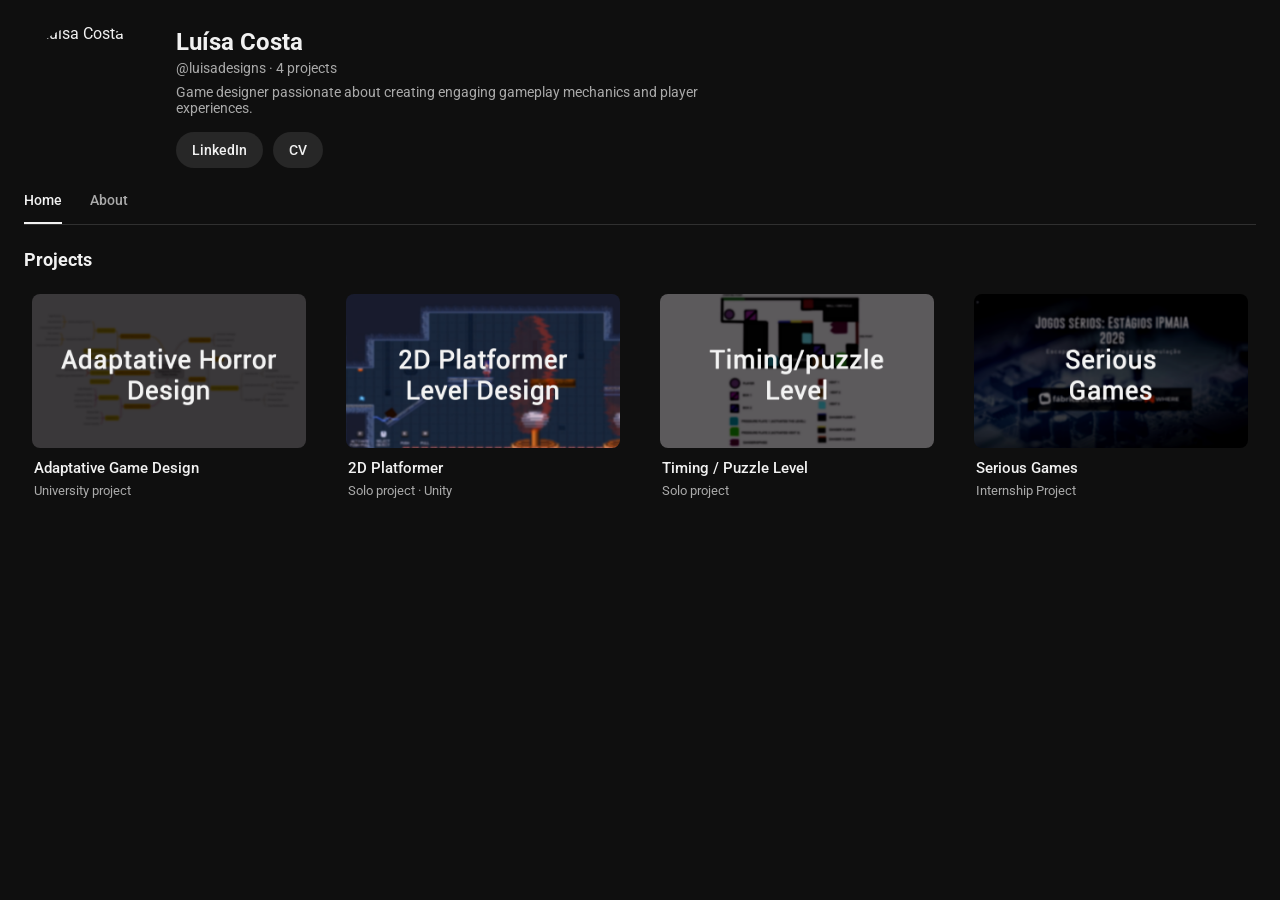
==== index.html @ 28b426c3 "Added more stuff to timing" ====
<!DOCTYPE html>
<html lang="en">
<head>
<meta charset="UTF-8">
<meta name="viewport" content="width=device-width, initial-scale=1.0">
<title>Luísa Costa - Game Designer</title>
<meta name="description" content="Portfolio of Luísa Costa, game designer.">
<link rel="preconnect" href="https://fonts.googleapis.com">
<link rel="preconnect" href="https://fonts.gstatic.com" crossorigin>
<!-- YouTube's real UI font is Roboto -->
<link href="https://fonts.googleapis.com/css2?family=Roboto:wght@400;500;700;900&display=swap" rel="stylesheet">
<link rel="stylesheet" href="styles.css">
</head>
<body>

<!--
  ============================================================
  PAGE WRAPPER
  This wrapper gets a "blurred" class added by script.js
  whenever a project popup is open, so the whole page blurs
  behind it. Everything visible on the page (banner, channel
  info, video grid) lives inside it.
  ============================================================
-->
<div id="page" class="page">

  <!-- ============ BANNER ============
       Swap the <img src=""> below to change this image. -->
  <div class="banner">
    <img src="https://luisadesigns.carrd.co/assets/images/image04.jpg?v=a2f84e48" alt="" class="banner-img">
  </div>

  <!-- ============ CHANNEL HEADER ============ -->
  <div class="channel-header">

    <img class="avatar" src="https://luisadesigns.carrd.co/assets/images/image01.jpg?v=a2f84e48" alt="Luísa Costa">

    <div class="channel-info">
      <h1 class="channel-name">Luísa Costa</h1>
      <!-- The number below is filled in automatically by script.js —
           it counts how many .card thumbnails are in the grid, so it
           always matches without you having to update it by hand. -->
      <p class="channel-meta">@luisadesigns&nbsp;&middot;&nbsp;<span class="project-count">3</span> projects</p>
      <p class="channel-bio">Game designer passionate about creating engaging gameplay mechanics and player experiences.</p>

      <!--
        These two buttons replace YouTube's "Customise channel" /
        "Manage videos" buttons. Just change the href="" values
        below to point wherever you like.
      -->
      <div class="channel-buttons">
        <a class="btn" href="https://www.linkedin.com/in/lu%C3%ADsa-costa-499a94166/" target="_blank" rel="noopener">LinkedIn</a>
        <a class="btn" href="cv.pdf" target="_blank" rel="noopener">CV</a>
      </div>
    </div>
  </div>

  <!-- ============ TABS ============
       Clicking a tab swaps which .tab-panel below is shown
       (see script.js). data-tab on each tab must match the id
       of the panel it should reveal (e.g. data-tab="about" -> #tab-about). -->
  <div class="tabs">
    <span class="tab tab-active" data-tab="home">Home</span>
    <span class="tab" data-tab="about">About</span>
  </div>
  <hr class="divider">

  <!-- ============================================================
       VIDEO-STYLE GRID
       Each .card below is one project "thumbnail". Clicking it
       opens the <template> with the matching id (see the
       "POPUP CONTENT TEMPLATES" section further down) inside
       the popup.
       ============================================================ -->

  <!--
    ==========================================================================
    HOW TO ADD A NEW PROJECT

    1. Copy everything between the "COPY FROM HERE" and "COPY TO HERE"
       markers below (the card AND its template together).
    2. Paste it inside the .grid <div> further down, right before its
       closing </div>.
    3. Delete the <!== and ==> marks around this whole block (just this
       one, not the copied part) so it stops being a comment.
    4. Give the pasted card and template matching ids, e.g. "modal-4",
       and update the text, image URLs, and badge label.

    ==== COPY FROM HERE ====

    <button class="card" data-modal="modal-4">
      <div class="thumb-wrap">
        <img class="thumb" src="PASTE-THUMBNAIL-IMAGE-URL-HERE.jpg" alt="Project name thumbnail">
        <span class="thumb-badge">LEVEL 04</span>
      </div>
      <div class="card-info">
        <p class="card-title">Project Name</p>
        <p class="card-meta">Solo project</p>
      </div>
    </button>

    <template id="modal-4">
      <h3 class="modal-title">Project Name</h3>
      <p class="modal-badge">Solo project</p>

      <img class="modal-media" src="PASTE-MAIN-IMAGE-URL-HERE.jpg" alt="Describe this image">

      <p class="modal-desc">Write the full project description here. This can be as long as you want, the popup scrolls.</p>

      (to add another image, copy this line as many times as you like)
      <img class="modal-media" src="PASTE-ANOTHER-IMAGE-URL-HERE.jpg" alt="Describe this image">

      (to add a video, copy this block)
      <video class="modal-media" controls>
        <source src="PASTE-VIDEO-URL-HERE.mp4" type="video/mp4">
        Your browser does not support the video tag.
      </video>

      (to embed a YouTube video, copy this block — get the ID from
      the video's normal watch link: youtube.com/watch?v=THIS_PART)
      <div class="modal-video-wrap">
        <iframe src="https://www.youtube.com/embed/YOUR_VIDEO_ID_HERE" title="YouTube video player" allow="accelerometer; autoplay; clipboard-write; encrypted-media; gyroscope; picture-in-picture; web-share" allowfullscreen></iframe>
      </div>

      (to add another paragraph, copy this line)
      <p class="modal-desc">Another paragraph goes here.</p>

      (to add a link — itch.io, GitHub, YouTube, etc — copy this line)
      <a class="modal-link" href="PASTE-URL-HERE" target="_blank" rel="noopener">Link text</a>
    </template>

    ==== COPY TO HERE ====
    ==========================================================================
  -->

  <!-- ============ HOME TAB PANEL ============ -->
  <div class="tab-panel active" id="tab-home">

  <h2 class="section-title">Projects</h2>


  <div class="grid">

    <!-- PROJECT 1 -->
    <button class="card" data-modal="modal-1">
      <div class="thumb-wrap">
        <img class="thumb" src="images/thumbnails/Adaptative.png" alt="Adaptative Game Design thumbnail">
        <span class="thumb-badge">LEVEL 01</span>
      </div>
      <div class="card-info">
        <p class="card-title">Adaptative Game Design</p>
        <p class="card-meta">University project</p>
      </div>
    </button>

    <!-- PROJECT 2 -->
    <button class="card" data-modal="modal-2">
      <div class="thumb-wrap">
        <img class="thumb" src="images/thumbnails/2d.png" alt="2D Platformer thumbnail">
        <span class="thumb-badge">LEVEL 02</span>
      </div>
      <div class="card-info">
        <p class="card-title">2D Platformer</p>
        <p class="card-meta">Solo project · Unity</p>
      </div>
    </button>

    <!-- PROJECT 3 -->
    <button class="card" data-modal="modal-3">
      <div class="thumb-wrap">
        <img class="thumb" src="images/thumbnails/timing.png" alt="Timing / Puzzle Level thumbnail">
        <span class="thumb-badge">LEVEL 03</span>
      </div>
      <div class="card-info">
        <p class="card-title">Timing / Puzzle Level</p>
        <p class="card-meta">Solo project</p>
      </div>
    </button>

     <!-- PROJECT 4 -->
    <button class="card" data-modal="modal-4">
      <div class="thumb-wrap">
        <img class="thumb" src="images/thumbnails/Serious.png" alt="Timing / Puzzle Level thumbnail">
        <span class="thumb-badge">LEVEL 04</span>
      </div>
      <div class="card-info">
        <p class="card-title">Serious Games</p>
        <p class="card-meta">Internship Project</p>
      </div>
    </button>


  </div>

  </div><!-- /#tab-home -->

  <!-- ============================================================
       ABOUT TAB PANEL
       Hidden until the "About" tab is clicked (see script.js).
       Edit the text below directly — it's plain HTML, not a template.
       ============================================================ -->
  <div class="tab-panel" id="tab-about">

    <h3 class="about-heading about-heading-first">Description</h3>
    <!-- Write about yourself here. Add more <p class="about-desc">
         paragraphs for more lines — each one becomes its own
         paragraph with spacing, matching the screenshot layout. -->
    <p class="about-desc">I’m a recent graduate in Digital Game Development with a focus on Game Design. I’m particularly interested in designing gameplay mechanics and creating engaging player experiences through systems, progression, and meaningful player interactions. During my studies and internship, I worked on serious games, prototyping, playtesting, and modular game design, gaining experience in designing and documenting game mechanics from concept to implementation.</p>
    <p class="about-desc">I originally became interested in game design through my passion for games and the way mechanics can shape how players experience a game. I enjoy experimenting with ideas, figuring out how different mechanics interact, and iterating on them through testing and feedback. I’m currently looking to gain more industry experience, build my portfolio, and continue developing my skills while contributing to interesting game projects.</p>

    <h3 class="about-heading">More info</h3>

    <!-- Email row: click "View email address" and it reveals the
         real address as a mailto link. Change data-email below. -->
    <div class="about-row">
      <svg class="icon" viewBox="0 0 512 512" aria-hidden="true"><path fill="currentColor" d="M48 64C21.5 64 0 85.5 0 112c0 15.1 7.1 29.3 19.2 38.4L236.8 313.6c11.4 8.5 27 8.5 38.4 0L492.8 150.4c12.1-9.1 19.2-23.3 19.2-38.4 0-26.5-21.5-48-48-48H48zM0 176v208c0 35.3 28.7 64 64 64h384c35.3 0 64-28.7 64-64V176L275.2 339.2c-11.4 8.5-27 8.5-38.4 0L0 176z"/></svg>
      <button class="btn about-reveal-btn" id="reveal-email-btn" data-email="luisacosta.gamedev@gmail.com">View email address</button>
    </div>

    <!-- Link row (LinkedIn, portfolio, itch.io, etc). Copy this
         whole .about-row block to add more link rows. -->
    <div class="about-row">
      <svg class="icon" viewBox="0 0 448 512" aria-hidden="true"><path fill="currentColor" d="M100.28 448H7.4V148.9h92.88zM53.79 108.1C24.09 108.1 0 83.5 0 53.8a53.79 53.79 0 0 1 107.58 0c0 29.7-24.1 54.3-53.79 54.3zM447.9 448h-92.68V302.4c0-34.7-.7-79.2-48.29-79.2-48.29 0-55.69 37.7-55.69 76.7V448h-92.78V148.9h89.08v40.8h1.3c12.4-23.5 42.69-48.3 87.88-48.3 94 0 111.28 61.9 111.28 142.3V448z"/></svg>
      <a href="https://www.linkedin.com/in/lu%C3%ADsa-costa-499a94166/" target="_blank" rel="noopener">linkedin.com/in/luisacosta</a>
    </div>

    <!-- Info row (role/tagline) -->
    <div class="about-row">
      <svg class="icon" viewBox="0 0 512 512" aria-hidden="true"><path fill="currentColor" d="M256 512A256 256 0 1 0 256 0a256 256 0 1 0 0 512zM216 336h24V272H216c-13.3 0-24-10.7-24-24s10.7-24 24-24h48c13.3 0 24 10.7 24 24v88h8c13.3 0 24 10.7 24 24s-10.7 24-24 24H216c-13.3 0-24-10.7-24-24s10.7-24 24-24zm40-208a32 32 0 1 1 0 64 32 32 0 1 1 0-64z"/></svg>
      <span>Game Designer, based in Porto, Portugal</span>
    </div>

    <!-- Project count row — updates automatically, same as the
         header (see .project-count in script.js) -->
    <div class="about-row">
      <svg class="icon" viewBox="0 0 512 512" aria-hidden="true"><path fill="currentColor" d="M470.29 96.13c-58.87-11.4-93.15-6.6-131.16 9.71-6.5 2.8-13.6 4.16-20.6 4.16h-125c-7 0-14.1-1.36-20.6-4.16-38-16.31-72.29-21.11-131.16-9.71C15.68 99 0 118.7 0 141.94v261.85c0 30.5 27.5 53.7 57.44 48.14 47.97-8.9 83.5-4.5 113.16 8.2 12.9 5.5 27.4 8.4 41.7 8.4h87.4c14.3 0 28.8-2.9 41.7-8.4 29.66-12.7 65.19-17.1 113.16-8.2 29.94 5.56 57.44-17.64 57.44-48.14V141.94c0-23.24-15.68-42.94-41.71-45.81zM192 320c-35.35 0-64-28.65-64-64s28.65-64 64-64 64 28.65 64 64-28.65 64-64 64zm192-16a24 24 0 1 1 0-48 24 24 0 0 1 0 48zm0-64a24 24 0 1 1 0-48 24 24 0 0 1 0 48z"/></svg>
      <span><span class="project-count">3</span> projects</span>
    </div>

  </div>

</div><!-- /#page -->


<!-- ============================================================
     POPUP CONTENT TEMPLATES
     One <template> per project, matching each card's data-modal
     id. Nothing inside a <template> is visible on the page —
     script.js clones it into the popup when its card is clicked.

     Feel free to add as much as you want inside each one:
       <img class="modal-media" src="..." alt="...">
       <video class="modal-media" controls><source src="..." type="video/mp4"></video>
       <p class="modal-desc">...</p>
       <a class="modal-link" href="..." target="_blank" rel="noopener">Link text</a>
     The popup scrolls internally, so there's no length limit.
     ============================================================ -->

<template id="modal-1">
  <h3 class="modal-title">Adaptative Game Design</h3>
  <p class="modal-badge">University project</p>

 

  <p class="modal-desc">A reactive horror mechanic that simulates a player's "nervous system" and uses it to drive environmental and perceptual responses in real time.</p>
  <a class="modal-link" href="EscapeRoom.html" target="_blank" rel="noopener">Build</a>

   <p class="modal-desc"><strong>The idea:</strong> instead of scripted jump scares, generate a continuously evolving synthetic fear signal (heart rate, skin response, breathing) and let any actor in the world react to it. Currently the biometric data is fully simulated within the engine — the long-term plan is to integrate real hardware sensors so the fear signal reflects the actual player's physiological state.</p>
   <img class="modal-media" src="images/adaptative/loop.png" alt="Adaptative Loop">
   <p class="modal-desc"><strong>Inspiration:</strong>  After multiple playthroughs of Alien: Isolation (one of my favourite games of all time), I found that while the Xenomorph AI holds up well, the environmental scares — doors, falling objects, ambient tension — became predictable once you knew where they were. This got me thinking about environmental fear as a continuous, systemic signal rather than fixed scripted triggers, and led me to build a subsystem where a single evolving "fear index" drives many independent reactive actors at once, so the same door or object can behave differently depending on the player's current tension state rather than firing the same way every time.</p>
   <p class="modal-desc"><strong>Core Features</strong></p>
      <li><strong>Global fear subsystem:</strong> one continuous "fear meter" that runs for the entire play session and doesn't reset when the player walks into a new room or level. If tension has been building, it carries over seamlessly instead of restarting fresh each time a new area loads. Whenever the fear level changes, everything in the world that cares about it gets notified automatically and instantly.</li>
      <li><strong>Calibration system:</strong> establishes a "resting baseline," so fear is measured relative to the player, not an absolute number.</li>
      <li><strong>5-state classification:</strong> Low → Slightly Below Normal → Normal → High Stress → Very High Stress</li>
    <p class="modal-desc"><strong>Level Design & Tuning</strong></p>
    <p class="modal-desc">To translate the raw fear index into a concrete, designer-tunable experience, I mapped it onto 5 discrete levels, each with its own environment and UI presentation.</p>
    <img class="modal-media" src="images/adaptative/AdaptativeBaseMechanics.png" alt="Adaptative Base Mechanics">
    <p class="modal-desc">It's worth noting this algorithm only drives environmental and UI elements (lighting, ambience, screen effects) — it does not affect narrative or story progression. Narrative pacing remains fully author-controlled; the algorithm only modulates how tense the world feels moment to moment.</p>
    <img class="modal-media" src="images/adaptative/AdaptativeElements.png" alt="Adaptative Base Mechanics">
    <p class="modal-desc">For rapid iteration and testing, I also built a simple debug control scheme: number keys (1–5) jump directly to a level, F toggles the algorithm on/off, and E/Q force it up or down one level at a time — letting me validate transitions and pacing without waiting for the simulated signal to drift there naturally.</strong></p>
    <p class="modal-desc"><strong>Why it's interesting:</strong> One global signal drives completely different systems - environmental and perceptual — while none of them know about each other. Fully designer-tunable via Blueprint, so game designers can adjust the "feel" without touching code.</p>
    <p class="modal-desc"><strong>Roadmap:</strong> Persistent calibration data across sessions and real hardware sensor integration (heart rate monitors, EDA sensors) to replace the simulated signal with live biometric data </p>
    <!--
    Placeholders — copy any of these lines/blocks into this
    template (above this comment) to add more content:

    <img class="modal-media" src="PASTE-IMAGE-URL-HERE.jpg" alt="Describe this image">

    <video class="modal-media" controls>
      <source src="PASTE-VIDEO-URL-HERE.mp4" type="video/mp4">
      Your browser does not support the video tag.
    </video>

    <div class="modal-video-wrap">
      <iframe src="https://www.youtube.com/embed/YOUR_VIDEO_ID_HERE" title="YouTube video player" allow="accelerometer; autoplay; clipboard-write; encrypted-media; gyroscope; picture-in-picture; web-share" allowfullscreen></iframe>
    </div>

    <p class="modal-desc">Another paragraph goes here.</p>

    <a class="modal-link" href="PASTE-URL-HERE" target="_blank" rel="noopener">Link text</a>
  -->
</template>

<template id="modal-2">
  <h3 class="modal-title">2D Platformer</h3>
  <p class="modal-badge">Solo project · Unity</p>

  <div class="modal-video-wrap">
    <iframe
      src="https://www.youtube.com/embed/BSilxgUsi7s?si=wD0yZK3-qMYJx1Vh"
      title="YouTube video player"
      allow="accelerometer; autoplay; clipboard-write; encrypted-media; gyroscope; picture-in-picture; web-share"
      allowfullscreen>
    </iframe>
  </div>

  <p class="modal-desc">The level is divided into three sequential sections. Base movement mechanics (jump and air dash) are introduced in isolation, followed by magnetic push/pull interactions and timed hazards. Each section reuses previously introduced mechanics while increasing spatial complexity, timing constraints, and interaction density.</p>

  <p class="modal-desc">The design process focused on mechanic clarity, repetition with variation, and gradual escalation, allowing players to learn through layout structure rather than explicit instruction. Visual assets used are free assets sourced from the Unity Asset Store and other free asset libraries.</p>

  <img class="modal-media" src="https://luisadesigns.carrd.co/assets/images/image06.jpg?v=a2f84e48" alt="Platformer layout part 1">
  <img class="modal-media" src="https://luisadesigns.carrd.co/assets/images/image07.jpg?v=a2f84e48" alt="Platformer layout part 2">
  <img class="modal-media" src="https://luisadesigns.carrd.co/assets/images/image08.jpg?v=a2f84e48" alt="Platformer layout part 3">
  <img class="modal-media" src="https://luisadesigns.carrd.co/assets/images/image05.jpg?v=a2f84e48" alt="Platformer layout part 4">

  <!--
    YOUTUBE VIDEO — how to fill this in:
    1. On the YouTube video's page, click Share -> Embed, and copy the
       video ID out of the URL it gives you (or just take the ID from
       a normal watch link: https://www.youtube.com/watch?v=THIS_PART).
    2. Replace YOUR_VIDEO_ID_HERE below with that ID.
    That's it — the box below already has the right size/shape, it
    just needs a real ID to actually show a video.
  -->
  
  <!--
    Placeholders — copy any of these lines/blocks into this
    template (above this comment) to add more content:

    <img class="modal-media" src="PASTE-IMAGE-URL-HERE.jpg" alt="Describe this image">

    <video class="modal-media" controls>
      <source src="PASTE-VIDEO-URL-HERE.mp4" type="video/mp4">
      Your browser does not support the video tag.
    </video>

    <div class="modal-video-wrap">
      <iframe src="https://www.youtube.com/embed/YOUR_VIDEO_ID_HERE" title="YouTube video player" allow="accelerometer; autoplay; clipboard-write; encrypted-media; gyroscope; picture-in-picture; web-share" allowfullscreen></iframe>
    </div>

    <p class="modal-desc">Another paragraph goes here.</p>

    <a class="modal-link" href="PASTE-URL-HERE" target="_blank" rel="noopener">Link text</a>
  -->
</template>

<template id="modal-3">
  <h3 class="modal-title">Timing / Puzzle Level</h3>
  <p class="modal-badge">Solo project</p>

 

  <p class="modal-desc">This consists of two simple levels. The player can jump, push buttons and boxes to trigger specific mechanics in the level. To get through the levels, the player will have to study and master the timings.</p>

  <img class="modal-media" src="images/timing" alt="Adaptative Loop">
  <img class="modal-media" src="images/adaptative/loop.png" alt="Adaptative Loop">

  <p class="modal-desc">The designing process of these levels started with showing the mechanics in the first level and then making it more complicated for the second level, while adding something more to keep the play dynamic.</p>

  <!--
    Placeholders — copy any of these lines/blocks into this
    template (above this comment) to add more content:

    <img class="modal-media" src="PASTE-IMAGE-URL-HERE.jpg" alt="Describe this image">

    <video class="modal-media" controls>
      <source src="PASTE-VIDEO-URL-HERE.mp4" type="video/mp4">
      Your browser does not support the video tag.
    </video>

    <div class="modal-video-wrap">
      <iframe src="https://www.youtube.com/embed/YOUR_VIDEO_ID_HERE" title="YouTube video player" allow="accelerometer; autoplay; clipboard-write; encrypted-media; gyroscope; picture-in-picture; web-share" allowfullscreen></iframe>
    </div>

    <p class="modal-desc">Another paragraph goes here.</p>

    <a class="modal-link" href="PASTE-URL-HERE" target="_blank" rel="noopener">Link text</a>
  -->
</template>

  <template id="modal-4">
  <h3 class="modal-title">Serious Games</h3>
  <p class="modal-badge">Intership Project</p>

  <a class="modal-link" href="EscapeRoom.html" target="_blank" rel="noopener">Escape Room</a>
  <a class="modal-link" href="RPG.html" target="_blank" rel="noopener">RPG</a>
  <a class="modal-link" href="SIM.html" target="_blank" rel="noopener">Simulation</a>

  <p class="modal-desc">This consists of two simple levels. The player can jump, push buttons and boxes to trigger specific mechanics in the level. To get through the levels, the player will have to study and master the timings.</p>

  <p class="modal-desc">The designing process of these levels started with showing the mechanics in the first level and then making it more complicated for the second level, while adding something more to keep the play dynamic.</p>

  <!--
    Placeholders — copy any of these lines/blocks into this
    template (above this comment) to add more content:

    <img class="modal-media" src="PASTE-IMAGE-URL-HERE.jpg" alt="Describe this image">

    <video class="modal-media" controls>
      <source src="PASTE-VIDEO-URL-HERE.mp4" type="video/mp4">
      Your browser does not support the video tag.
    </video>

    <div class="modal-video-wrap">
      <iframe src="https://www.youtube.com/embed/YOUR_VIDEO_ID_HERE" title="YouTube video player" allow="accelerometer; autoplay; clipboard-write; encrypted-media; gyroscope; picture-in-picture; web-share" allowfullscreen></iframe>
    </div>

    <p class="modal-desc">Another paragraph goes here.</p>

    <a class="modal-link" href="PASTE-URL-HERE" target="_blank" rel="noopener">Link text</a>
  -->
</template>



<!-- ============================================================
     PROJECT POPUP (shell)
     Hidden by default. script.js empties #modal-scroll, clones
     the matching <template> into it, and shows this overlay.
     ============================================================ -->
<div class="modal-overlay" id="modal-overlay">
  <div class="modal" role="dialog" aria-modal="true">
    <button class="modal-close" id="modal-close" aria-label="Close">&times;</button>
    <div class="modal-scroll" id="modal-scroll">
      <!-- Cloned <template> content gets inserted here by script.js -->
    </div>
  </div>
</div>

<script src="script.js"></script>
</body>
</html>
---- styles.css ----
/* ==========================================================
   COLOR TOKENS
   Change these to re-theme the whole page. Values below match
   YouTube's real dark mode: near-black background, dark grey
   surfaces (cards/buttons), off-white text, mid-grey secondary
   text.
   ========================================================== */
:root{
  --bg: #0f0f0f;          /* page background */
  --surface: #272727;      /* buttons, badges */
  --surface-hover: #3f3f3f;/* button/badge hover */
  --card-hover: #1a1a1a;   /* card hover background */
  --text: #f1f1f1;         /* primary text */
  --text-dim: #aaaaaa;     /* secondary/meta text */
  --divider: #303030;      /* thin separator lines */
  --max-w: 1280px;         /* content max width, like YouTube's layout */
}

*{ box-sizing: border-box; margin:0; padding:0; }

body{
  background: var(--bg);
  color: var(--text);
  font-family: "Roboto", Arial, sans-serif;
}

img{ max-width:100%; display:block; }
a{ color: inherit; text-decoration:none; }
button{ font-family: inherit; cursor: pointer; }

/* ==========================================================
   PAGE WRAPPER
   This is what gets blurred when the modal opens (see .blurred
   below and script.js).
   ========================================================== */
.page{
  max-width: var(--max-w);
  margin: 0 auto;
  padding: 0 24px 60px;
  transition: filter .25s ease;
}
.page.blurred{
  filter: blur(6px);
  pointer-events: none; /* can't click through the blurred page while modal is open */
}

/* ==========================================================
   BANNER
   Change the <img src> in index.html to swap this image.
   Aspect ratio here mimics YouTube's ~6.2:1 channel banner.
   ========================================================== */
.banner{
  display: none;
  width: 100%;
  aspect-ratio: 6.2 / 1;
  min-height: 120px;
  max-height: 260px;
  overflow: hidden;
  border-radius: 0 0 12px 12px;
  margin-top: 16px;
}
.banner-img{
  width: 100%;
  height: 100%;
  object-fit: cover;
  filter: saturate(0.9) brightness(0.85); /* keeps the banner from competing with white text below */
}

/* ==========================================================
   CHANNEL HEADER
   ========================================================== */
.channel-header{
  display: flex;
  align-items: flex-start;
  gap: 24px;
  padding: 24px 0 20px;
}
.avatar{
  width: 128px;
  height: 128px;
  border-radius: 50%;
  object-fit: cover;
  flex-shrink: 0;
}
.channel-info{ padding-top: 4px; }
.channel-name{
  font-size: 24px;
  font-weight: 700;
}
.channel-meta{
  color: var(--text-dim);
  font-size: 14px;
  margin-top: 4px;
}
.channel-bio{
  color: var(--text-dim);
  font-size: 14px;
  margin-top: 8px;
  max-width: 560px;
}
.channel-buttons{
  display: flex;
  gap: 10px;
  margin-top: 16px;
}
.btn{
  background: var(--surface);
  color: var(--text);
  font-size: 14px;
  font-weight: 500;
  padding: 10px 16px;
  border-radius: 18px;
  transition: background .15s ease;
}
.btn:hover{ background: var(--surface-hover); }

/* ==========================================================
   TABS (Home / About)
   Clicking a tab shows its matching .tab-panel and hides the
   other one — see script.js. Add more <span class="tab"> in
   index.html if you want extra tabs; give the active one class
   "tab-active" and add a matching .tab-panel with that id.
   ========================================================== */
.tabs{
  display: flex;
  gap: 28px;
  padding-top: 4px;
}
.tab{
  font-size: 14px;
  font-weight: 500;
  color: var(--text-dim);
  padding-bottom: 14px;
  cursor: pointer;
  transition: color .15s ease;
}
.tab:hover{ color: var(--text); }
.tab-active{
  color: var(--text);
  border-bottom: 2px solid var(--text);
}
.divider{
  border: none;
  border-top: 1px solid var(--divider);
  margin-bottom: 24px;
}

/* Only the panel with class "active" is shown; script.js toggles
   this class on #tab-home / #tab-about when a tab is clicked. */
.tab-panel{ display: none; }
.tab-panel.active{ display: block; }

/* ==========================================================
   ABOUT TAB CONTENT
   ========================================================== */
.about-heading{
  font-size: 16px;
  font-weight: 700;
  margin: 28px 0 14px;
}
.about-heading-first{ margin-top: 0; }
.about-desc{
  font-size: 14px;
  text-align: justify;
  line-height: 1.7;
  color: var(--text-dim);
  max-width: 640px;
  margin-bottom: 14px;
}
.about-row{
  display: flex;
  align-items: center;
  gap: 16px;
  margin-bottom: 18px;
  font-size: 14px;
}
.about-row .icon{
  width: 20px;
  height: 20px;
  color: var(--text-dim);
  flex-shrink: 0;
}
.about-row a{
  color: var(--text);
}
.about-row a:hover{ text-decoration: underline; }
.about-reveal-btn{ font-size: 14px; } /* reuses .btn's pill styling */
.about-email-link{ color: var(--text); }

/* ==========================================================
   VIDEO-STYLE GRID
   ========================================================== */
.section-title{
  font-size: 18px;
  font-weight: 700;
  margin-bottom: 16px;
}
.grid{
  display: grid;
  grid-template-columns: repeat(auto-fill, minmax(260px, 1fr));
  gap: 24px;
}

/* Each project "video" card. It's a <button> so it's keyboard
   and screen-reader accessible as an interactive element.
   NOTE: buttons don't inherit text color from the page by
   default (browsers force their own), so "color" is set
   explicitly here — without it the title renders black. */
.card{
  background: none;
  border: none;
  text-align: left;
  padding: 8px;
  border-radius: 8px;
  color: var(--text);
  transition: background .15s ease;
}
.card:hover{ background: var(--card-hover); }

.thumb-wrap{
  position: relative;
  width: 100%;
  aspect-ratio: 16 / 9;
  border-radius: 8px;
  overflow: hidden;
  background: #000;
}
.thumb{
  width: 100%;
  height: 100%;
  object-fit: cover;
}
/* Bottom-right badge, styled like YouTube's video-duration pill.
   Text comes from the "LEVEL 0X" spans in index.html — swap or
   remove those if you'd rather not number the projects. */
.thumb-badge{
display: none;
  position: absolute;
  right: 6px;
  bottom: 6px;
  background: rgba(0,0,0,0.8);
  color: #fff;
  font-size: 12px;
  font-weight: 500;
  padding: 2px 6px;
  border-radius: 4px;
  letter-spacing: 0.02em;
}

.card-info{ padding: 10px 2px 0; }
.card-title{
  font-size: 15px;
  font-weight: 500;
  line-height: 1.4;
}
.card-meta{
  font-size: 13px;
  color: var(--text-dim);
  margin-top: 4px;
}

/* ==========================================================
   MODAL / POPUP
   Hidden by default. script.js toggles the "open" class on
   #modal-overlay to show/hide it, and toggles "blurred" on
   #page to blur everything behind it.
   ========================================================== */
.modal-overlay{
  display: none;               /* shown via .open below */
  position: fixed;
  inset: 0;
  background: rgba(0,0,0,0.65); /* dark scrim behind the modal card */
  align-items: center;
  justify-content: center;
  padding: 20px;
  z-index: 100;
}
.modal-overlay.open{
  display: flex;
}

/* .modal is the fixed-size frame. It does NOT scroll itself —
   only .modal-scroll (inside it) does. That's what keeps the
   close button fixed in place even when a project has a lot
   of content to scroll through.
   Change max-width / max-height here to resize the popup. */
.modal{
  background: #212121;
  color: var(--text);
  width: 100%;
  max-width: 900px;   /* wider than before (was 640px) */
  height: 88vh;       /* taller than before (was capped at 90vh with auto height) */
  max-height: 900px;
  border-radius: 12px;
  position: relative;
  overflow: hidden;
  animation: modal-in .18s ease;
}
@keyframes modal-in{
  from{ opacity: 0; transform: translateY(12px) scale(.98); }
  to{ opacity: 1; transform: translateY(0) scale(1); }
}

/* The actual scrolling area for a project's content (image,
   text, extra media, links — everything from its <template>). */
.modal-scroll{
  height: 100%;
  overflow-y: auto;
  scroll-behavior: smooth;      /* the "slide down" smooth-scroll feel */
  padding: 0 28px 32px;
  scrollbar-width: thin;                       /* Firefox */
  scrollbar-color: #4d4d4d transparent;         /* Firefox */
}
/* Chrome / Safari / Edge scrollbar styling */
.modal-scroll::-webkit-scrollbar{ width: 8px; }
.modal-scroll::-webkit-scrollbar-track{ background: transparent; }
.modal-scroll::-webkit-scrollbar-thumb{ background: #4d4d4d; border-radius: 4px; }
.modal-scroll::-webkit-scrollbar-thumb:hover{ background: #6a6a6a; }

.modal-close{
  position: absolute;   /* stays fixed over the modal, doesn't scroll with content */
  top: 12px;
  right: 12px;
  width: 38px;
  height: 38px;
  border-radius: 50%;
  background: rgba(0,0,0,0.55);
  color: #fff;
  font-size: 22px;
  line-height: 1;
  border: none;
  display: flex;
  align-items: center;
  justify-content: center;
  z-index: 5;
  transition: background .15s ease;
}
.modal-close:hover{ background: rgba(0,0,0,0.8); }

/* ---- Content classes used inside each project's <template> ----
   These are what you tag your own content with when adding more
   images / videos / text / links (see the placeholder comments
   in index.html). */

.modal-title{
  font-size: 21px;
  font-weight: 700;
  padding-top: 24px;   /* clears the close button up top */
}
.modal-badge{
  font-size: 13px;
  color: var(--text-dim);
  margin-top: 6px;
  margin-bottom: 18px;
}
.modal-media{
  height: auto;
  max-width: 100%;
  border-radius: 8px;
  display: block;
  margin: 0 0 18px;
  background: #000; /* shows while an image/video is loading */
}

img.modal-media{
  background: transparent;
}
video.modal-media{
  background: #000;
}
/* Wrapper for embedded YouTube videos (or any <iframe> embed).
   Keeps a 16:9 shape at any width so the video scales cleanly
   with the popup instead of being a fixed pixel size. */
.modal-video-wrap{
  position: relative;
  width: 100%;
  aspect-ratio: 16 / 9;
  border-radius: 8px;
  overflow: hidden;
  margin: 0 0 18px;
  background: #000;
}
.modal-video-wrap iframe{
  position: absolute;
  inset: 0;
  width: 100%;
  height: 100%;
  border: 0;
}
.modal-desc{
  font-size: 14px;
  text-align: justify;
  line-height: 1.75;
  color: var(--text-dim);
  margin-bottom: 16px;
  white-space: pre-line;
}

/* Bullet points: use a <ul class="modal-list"><li>...</li></ul>
   instead of (or alongside) a <p class="modal-desc">. Works the
   same way in the About tab. */
.modal-list{
  color: var(--text-dim);
  font-size: 14px;
  line-height: 1.75;
  margin: 0 0 16px;
  padding-left: 20px;
}
.modal-list li{ margin-bottom: 6px; }
.modal-list strong{
  color: var(--text);
  font-weight: 700;
}
 
/* Safety net: makes any <li> inside a popup or the About tab match
   the normal paragraph text, even if you forget to add the
   "modal-list" class to its <ul>. */
.modal-scroll li,
.tab-panel li{
  color: var(--text-dim);
  font-size: 14px;
  line-height: 1.75;
}
.modal-link{
  display: inline-block;
  background: var(--surface);
  color: var(--text);
  font-size: 14px;
  font-weight: 500;
  padding: 10px 18px;
  border-radius: 18px;
  margin: 4px 8px 4px 0;
  transition: background .15s ease;
}
.modal-link:hover{ background: var(--surface-hover); }

/* ==========================================================
   RESPONSIVE
   ========================================================== */
@media (max-width: 640px){
  .channel-header{ flex-direction: column; align-items: center; text-align: center; }
  .channel-info{ display:flex; flex-direction:column; align-items:center; }
  .avatar{ width: 96px; height: 96px; }
  .grid{ grid-template-columns: 1fr; }
  .modal{ height: 92vh; }
}
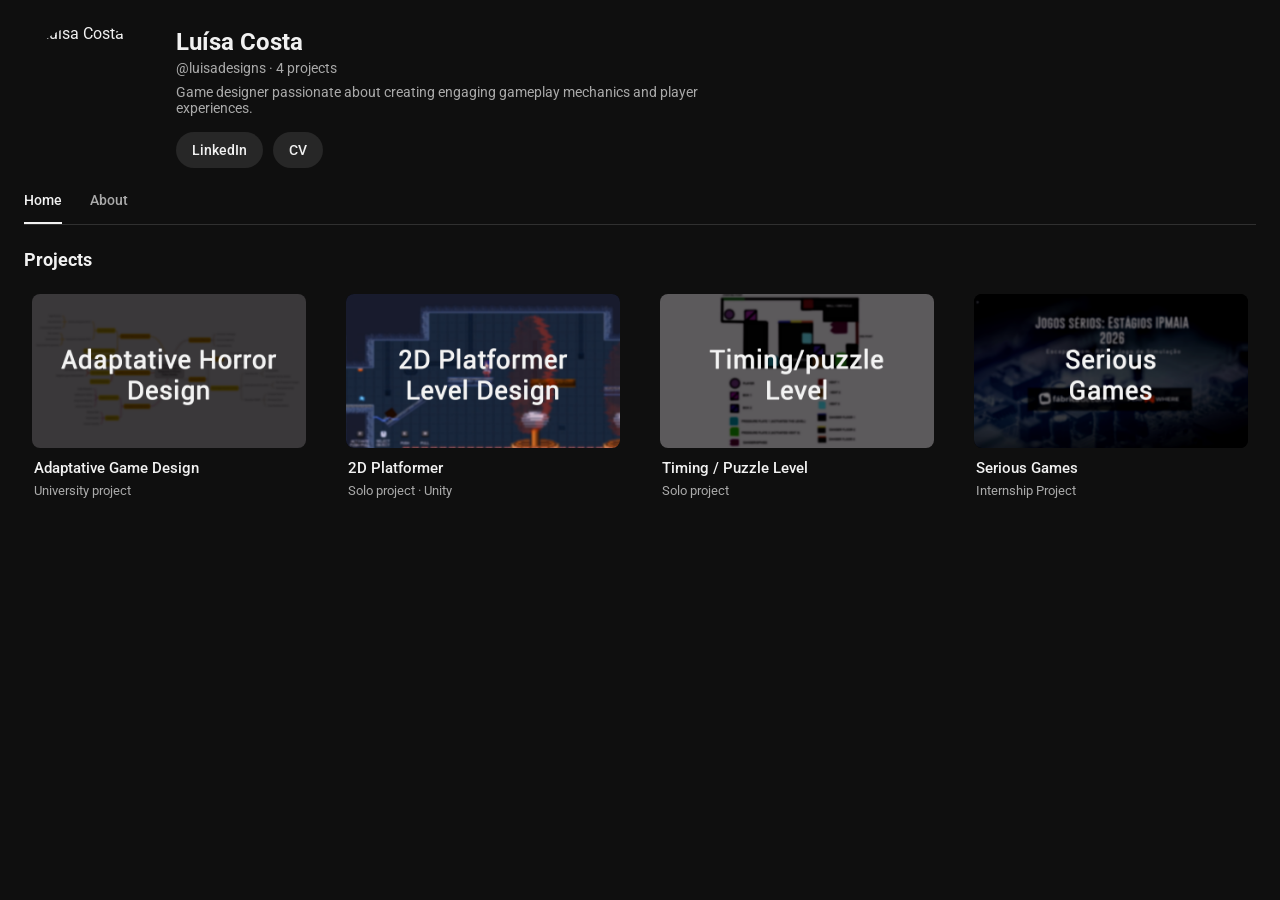
==== commit b818492c: "Deleted Portuguese Games" ====
--- a/index.html
+++ b/index.html
@@ -305,7 +305,7 @@
   <h3 class="modal-title">2D Platformer</h3>
   <p class="modal-badge">Solo project · Unity</p>
 
-  <div class="modal-video-wrap">
+   <div class="modal-video-wrap">
     <iframe
       src="https://www.youtube.com/embed/BSilxgUsi7s?si=wD0yZK3-qMYJx1Vh"
       title="YouTube video player"
@@ -313,7 +313,6 @@
       allowfullscreen>
     </iframe>
   </div>
-
   <p class="modal-desc">The level is divided into three sequential sections. Base movement mechanics (jump and air dash) are introduced in isolation, followed by magnetic push/pull interactions and timed hazards. Each section reuses previously introduced mechanics while increasing spatial complexity, timing constraints, and interaction density.</p>
 
   <p class="modal-desc">The design process focused on mechanic clarity, repetition with variation, and gradual escalation, allowing players to learn through layout structure rather than explicit instruction. Visual assets used are free assets sourced from the Unity Asset Store and other free asset libraries.</p>
@@ -332,7 +331,8 @@
     That's it — the box below already has the right size/shape, it
     just needs a real ID to actually show a video.
   -->
-  
+ 
+
   <!--
     Placeholders — copy any of these lines/blocks into this
     template (above this comment) to add more content:
@@ -361,11 +361,35 @@
  
 
   <p class="modal-desc">This consists of two simple levels. The player can jump, push buttons and boxes to trigger specific mechanics in the level. To get through the levels, the player will have to study and master the timings.</p>
-
-  <img class="modal-media" src="images/timing" alt="Adaptative Loop">
-  <img class="modal-media" src="images/adaptative/loop.png" alt="Adaptative Loop">
+<p class="modal-desc"><strong>Level 1</strong></p>
+  <img class="modal-media" src="images/timing/1stlevelgif.gif" alt="Platformer layout part 1">
+  <p class="modal-desc"><strong>Level 2</strong></p>
+  <img class="modal-media" src="images/timing/2ndlevelgif.gif" alt="Platformer layout part 1">
 
   <p class="modal-desc">The designing process of these levels started with showing the mechanics in the first level and then making it more complicated for the second level, while adding something more to keep the play dynamic.</p>
+
+  <p class="modal-desc"><strong>Level 1</strong></p>
+  <img class="modal-media" src="images/timing/level1.png" alt="Platformer layout part 1">
+  <p class="modal-desc"><strong>Level 2</strong></p>
+  <img class="modal-media" src="images/timing/level2.png" alt="Platformer layout part 1">
+
+  <p class="modal-desc"><strong>Timings and Mechanics:</strong></p>
+ 
+      <li>The player walks 1 block per second.</li>
+      <li>The player jumps 1 block up and 2 to the side.</li>
+      <li>The player falls 1 block per 0.5 seconds.</li>
+      <li>The player jumps 1 block in 0.5 seconds.</li>
+      <li>The player slides down 0.5 block per second when sliding on the wall.</li>
+      <li>If it falls more than 2 blocks, the player takes fall damage and loses.</li>
+      <li>Time between fan operation: 4 seconds</li>
+      <li>Fan operation time: 3 seconds</li>
+      <li>The fan pushes the player 1 block.</li>
+      <li>The box takes 1 second to fall</li>
+      <li>The button activates automatically</li>
+      <li>Time between fan 2 operation: 2 seconds</li>
+      <li>Fan 2 operation time: 2 seconds
+      <img class="modal-media" src="images/timing/timingtable.png" alt="Platformer layout part 1">
+
 
   <!--
     Placeholders — copy any of these lines/blocks into this
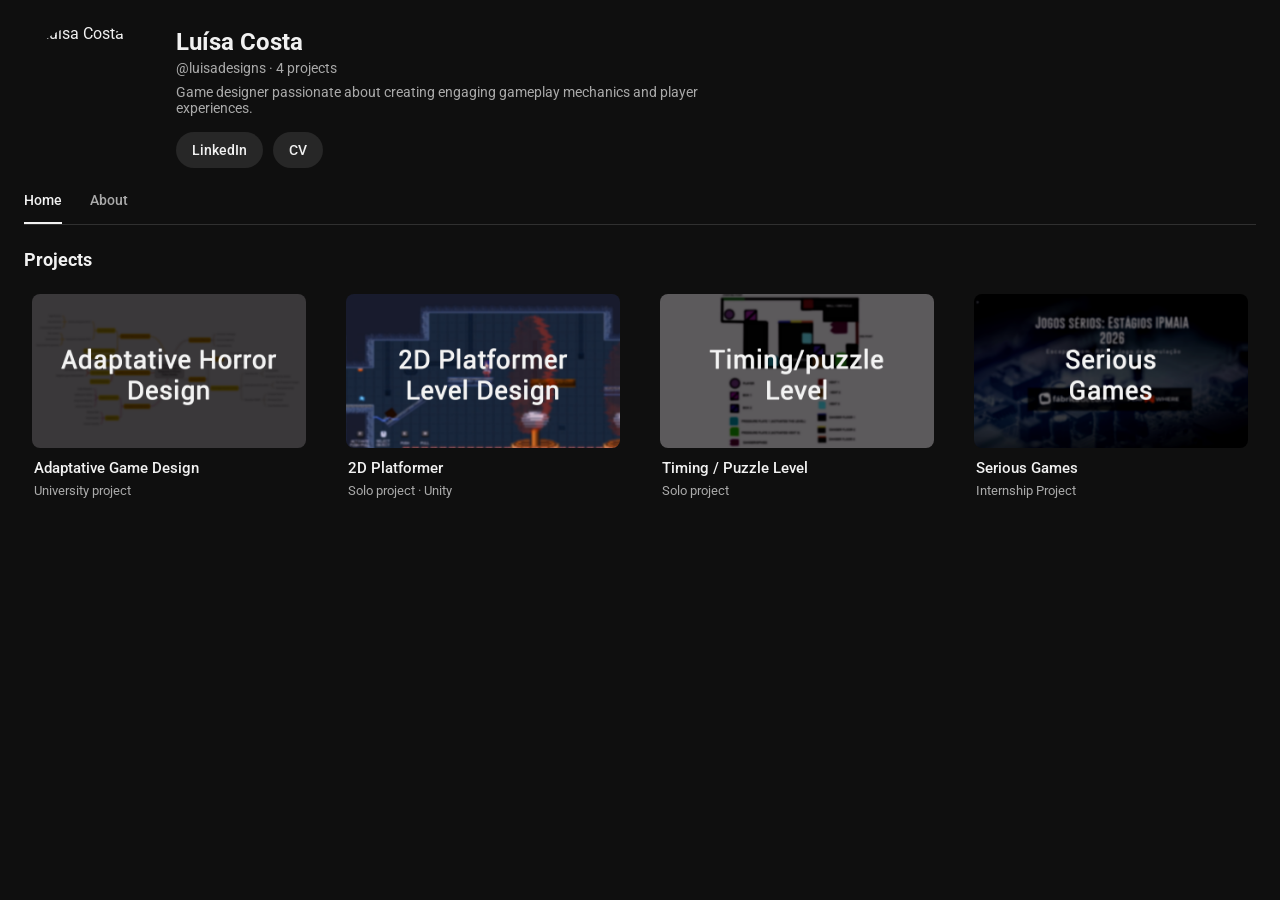
==== commit 7e0e2dcd: "Merge branch 'main' of https://github.com/luisadesigns/portfolio" ====
--- a/index.html
+++ b/index.html
@@ -305,14 +305,7 @@
   <h3 class="modal-title">2D Platformer</h3>
   <p class="modal-badge">Solo project · Unity</p>
 
-   <div class="modal-video-wrap">
-    <iframe
-      src="https://www.youtube.com/embed/BSilxgUsi7s?si=wD0yZK3-qMYJx1Vh"
-      title="YouTube video player"
-      allow="accelerometer; autoplay; clipboard-write; encrypted-media; gyroscope; picture-in-picture; web-share"
-      allowfullscreen>
-    </iframe>
-  </div>
+  
   <p class="modal-desc">The level is divided into three sequential sections. Base movement mechanics (jump and air dash) are introduced in isolation, followed by magnetic push/pull interactions and timed hazards. Each section reuses previously introduced mechanics while increasing spatial complexity, timing constraints, and interaction density.</p>
 
   <p class="modal-desc">The design process focused on mechanic clarity, repetition with variation, and gradual escalation, allowing players to learn through layout structure rather than explicit instruction. Visual assets used are free assets sourced from the Unity Asset Store and other free asset libraries.</p>
@@ -331,7 +324,14 @@
     That's it — the box below already has the right size/shape, it
     just needs a real ID to actually show a video.
   -->
- 
+  <div class="modal-video-wrap">
+    <iframe
+      src="https://www.youtube.com/watch?v=BSilxgUsi7s"
+      title="YouTube video player"
+      allow="accelerometer; autoplay; clipboard-write; encrypted-media; gyroscope; picture-in-picture; web-share"
+      allowfullscreen>
+    </iframe>
+  </div>
 
   <!--
     Placeholders — copy any of these lines/blocks into this
@@ -361,10 +361,6 @@
  
 
   <p class="modal-desc">This consists of two simple levels. The player can jump, push buttons and boxes to trigger specific mechanics in the level. To get through the levels, the player will have to study and master the timings.</p>
-<p class="modal-desc"><strong>Level 1</strong></p>
-  <img class="modal-media" src="images/timing/1stlevelgif.gif" alt="Platformer layout part 1">
-  <p class="modal-desc"><strong>Level 2</strong></p>
-  <img class="modal-media" src="images/timing/2ndlevelgif.gif" alt="Platformer layout part 1">
 
   <p class="modal-desc">The designing process of these levels started with showing the mechanics in the first level and then making it more complicated for the second level, while adding something more to keep the play dynamic.</p>
 
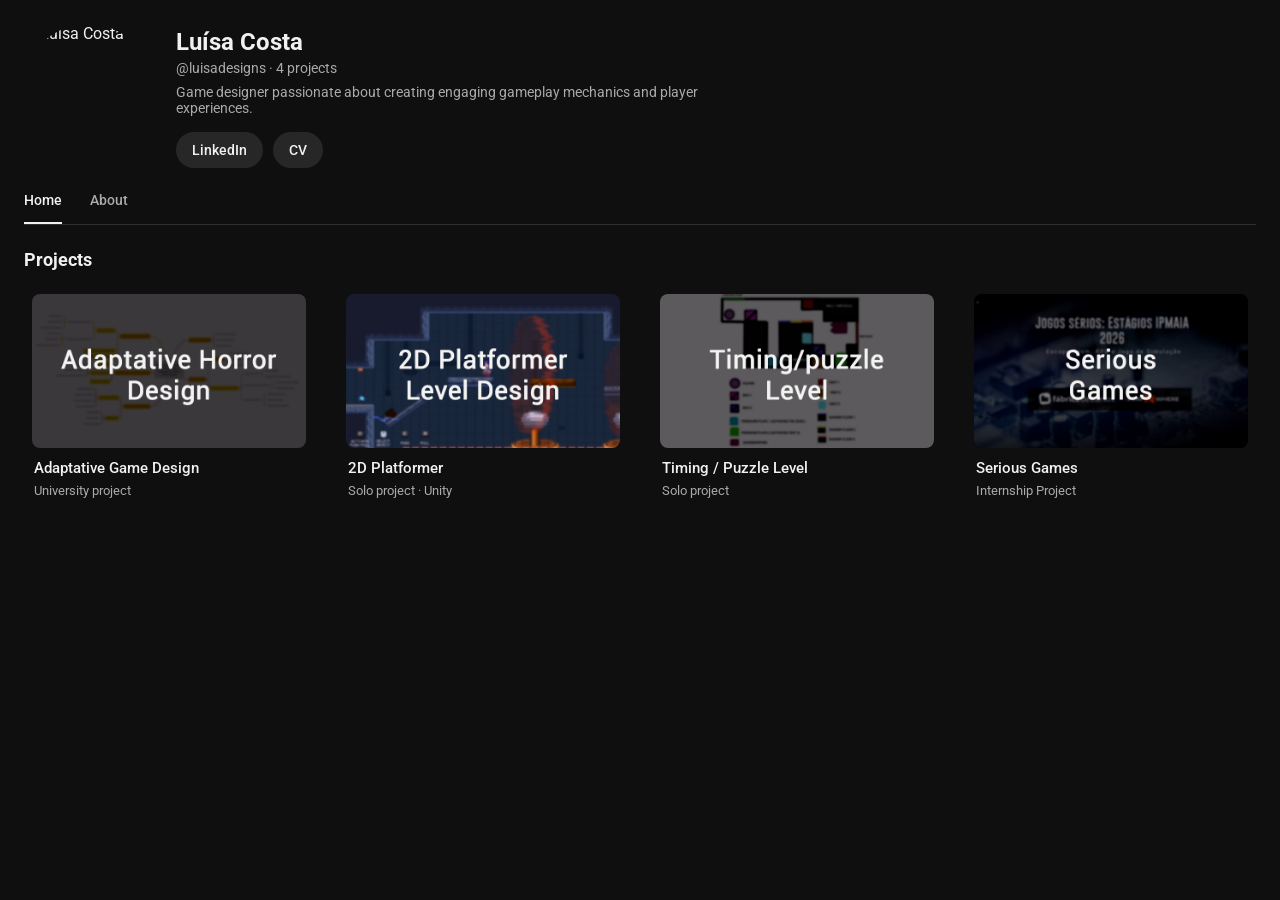
==== commit 4e2064dd: "Added YT Video" ====
--- a/index.html
+++ b/index.html
@@ -326,7 +326,7 @@
   -->
   <div class="modal-video-wrap">
     <iframe
-      src="https://www.youtube.com/watch?v=BSilxgUsi7s"
+      src="https://www.youtube.com/embed/BSilxgUsi7s?si=19QG_FU72rUkCpwy"
       title="YouTube video player"
       allow="accelerometer; autoplay; clipboard-write; encrypted-media; gyroscope; picture-in-picture; web-share"
       allowfullscreen>
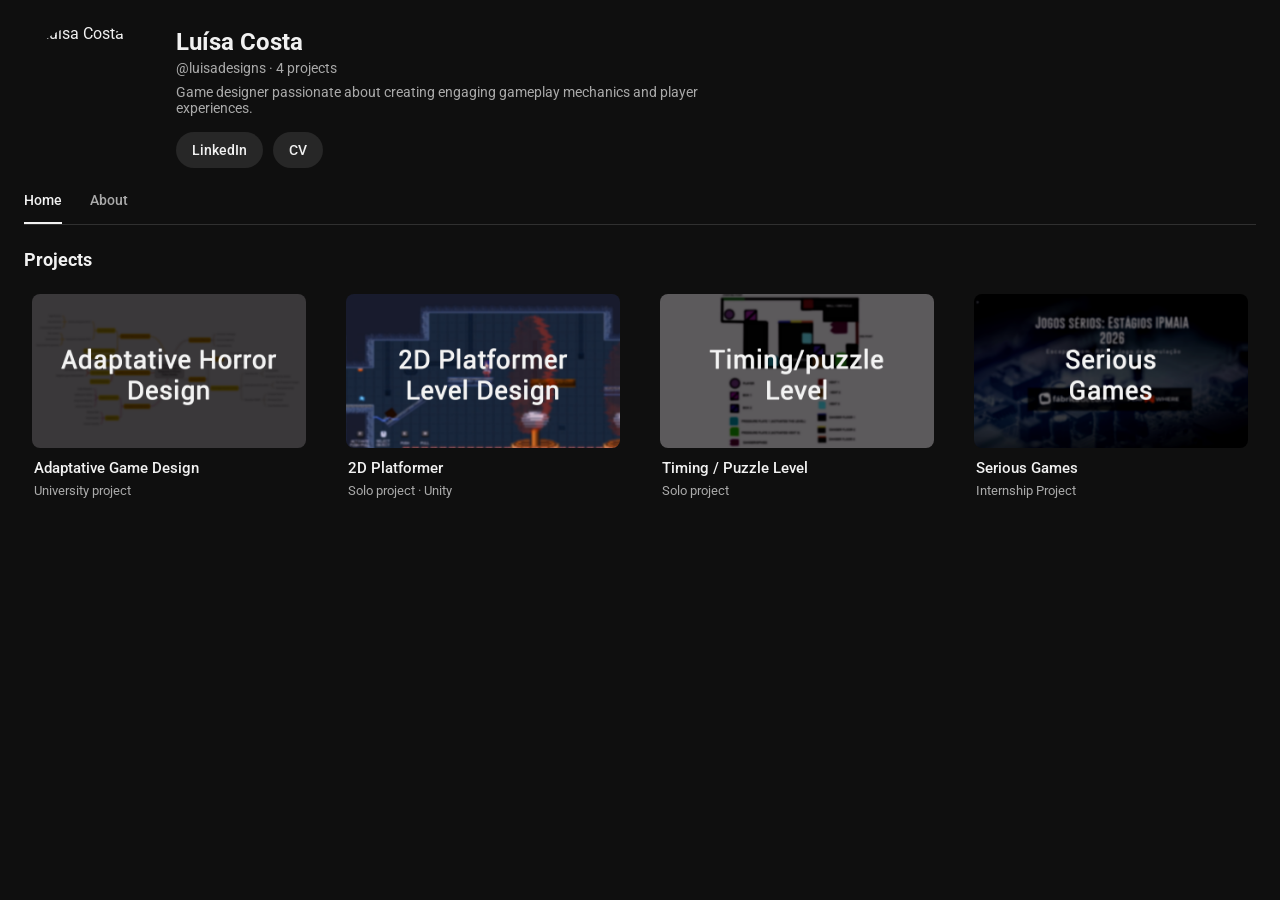
==== commit d17d20f1: "Put YT video at the top" ====
--- a/index.html
+++ b/index.html
@@ -305,7 +305,14 @@
   <h3 class="modal-title">2D Platformer</h3>
   <p class="modal-badge">Solo project · Unity</p>
 
-  
+  <div class="modal-video-wrap">
+    <iframe
+      src="https://www.youtube.com/embed/BSilxgUsi7s?si=19QG_FU72rUkCpwy"
+      title="YouTube video player"
+      allow="accelerometer; autoplay; clipboard-write; encrypted-media; gyroscope; picture-in-picture; web-share"
+      allowfullscreen>
+    </iframe>
+  </div>
   <p class="modal-desc">The level is divided into three sequential sections. Base movement mechanics (jump and air dash) are introduced in isolation, followed by magnetic push/pull interactions and timed hazards. Each section reuses previously introduced mechanics while increasing spatial complexity, timing constraints, and interaction density.</p>
 
   <p class="modal-desc">The design process focused on mechanic clarity, repetition with variation, and gradual escalation, allowing players to learn through layout structure rather than explicit instruction. Visual assets used are free assets sourced from the Unity Asset Store and other free asset libraries.</p>
@@ -324,14 +331,7 @@
     That's it — the box below already has the right size/shape, it
     just needs a real ID to actually show a video.
   -->
-  <div class="modal-video-wrap">
-    <iframe
-      src="https://www.youtube.com/embed/BSilxgUsi7s?si=19QG_FU72rUkCpwy"
-      title="YouTube video player"
-      allow="accelerometer; autoplay; clipboard-write; encrypted-media; gyroscope; picture-in-picture; web-share"
-      allowfullscreen>
-    </iframe>
-  </div>
+  
 
   <!--
     Placeholders — copy any of these lines/blocks into this
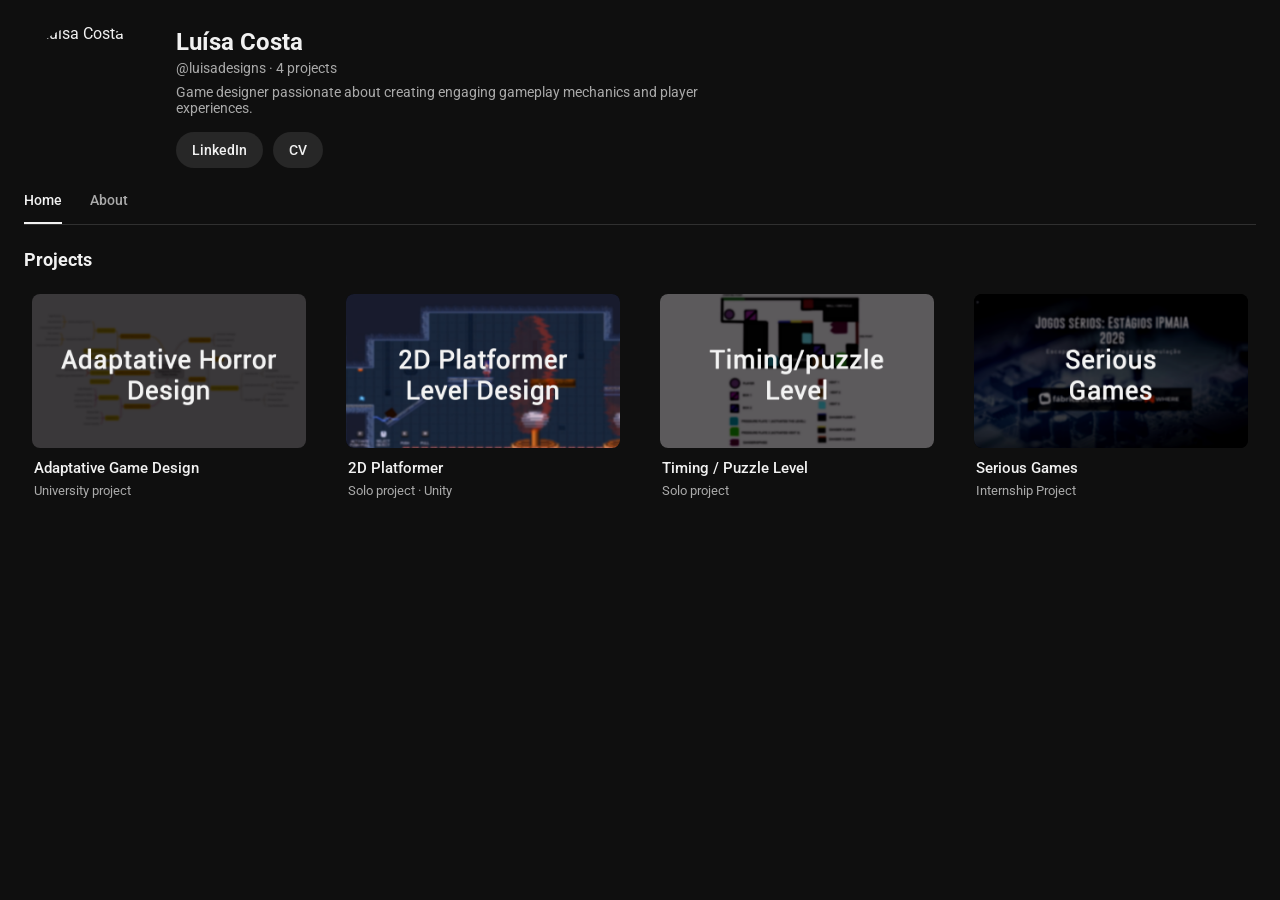
==== commit ff1aa8b8: "Added "unavailable" to the build" ====
--- a/index.html
+++ b/index.html
@@ -263,7 +263,7 @@
  
 
   <p class="modal-desc">A reactive horror mechanic that simulates a player's "nervous system" and uses it to drive environmental and perceptual responses in real time.</p>
-  <a class="modal-link" href="EscapeRoom.html" target="_blank" rel="noopener">Build</a>
+  <a class="modal-link" href="EscapeRoom.html" target="_blank" rel="noopener">Build</a> <i>Unavaiable at the moment.</i>
 
    <p class="modal-desc"><strong>The idea:</strong> instead of scripted jump scares, generate a continuously evolving synthetic fear signal (heart rate, skin response, breathing) and let any actor in the world react to it. Currently the biometric data is fully simulated within the engine — the long-term plan is to integrate real hardware sensors so the fear signal reflects the actual player's physiological state.</p>
    <img class="modal-media" src="images/adaptative/loop.png" alt="Adaptative Loop">
@@ -412,13 +412,38 @@
   <h3 class="modal-title">Serious Games</h3>
   <p class="modal-badge">Intership Project</p>
 
-  <a class="modal-link" href="EscapeRoom.html" target="_blank" rel="noopener">Escape Room</a>
-  <a class="modal-link" href="RPG.html" target="_blank" rel="noopener">RPG</a>
-  <a class="modal-link" href="SIM.html" target="_blank" rel="noopener">Simulation</a>
-
-  <p class="modal-desc">This consists of two simple levels. The player can jump, push buttons and boxes to trigger specific mechanics in the level. To get through the levels, the player will have to study and master the timings.</p>
-
-  <p class="modal-desc">The designing process of these levels started with showing the mechanics in the first level and then making it more complicated for the second level, while adding something more to keep the play dynamic.</p>
+  <a class="modal-link" href="serious games/EscapeRoom.html" target="_blank" rel="noopener">Escape Room</a>
+  <a class="modal-link" href="serious games/RPG.html" target="_blank" rel="noopener">RPG</a>
+  <a class="modal-link" href="serious games/SIM.html" target="_blank" rel="noopener">Simulation</a>
+
+  <p class="modal-desc">During my curricular internship at Fábrica de Cursos / playNwhere, I worked on the design and development of three serious game prototypes, each exploring a different gameplay genre and approach to learning. They were originally made in Portuguese but have been translated to English.</p>
+
+  <p class="modal-desc"><strong>Escape Room</strong></p>
+  <li>A cybersecurity-focused Escape Room centred around a ransomware attack.</li>
+  <li>Designed around problem-solving, progressive challenges, and a hint system.</li>
+  <li>Uses a linear progression to guide players through increasingly complex tasks.</li>
+
+  <p class="modal-desc"><strong>RPG</strong></p>
+  <li>A narrative RPG focused on strategic decision-making.</li>
+  <li>Players manage the development of a technology company through a series of interconnected choices.</li>
+  <li>Designed around consequences, competing objectives, and multiple possible outcomes.</li>
+
+  <p class="modal-desc"><strong>Simulation</strong></p>
+  <li>A management simulation focused on running a customer service centre.</li>
+  <li>Players manage limited resources, monitor performance, and respond to unexpected situations.</li>
+  <li>Designed to encourage analysis and strategic decision-making while avoiding information overload.</li>
+
+    <p class="modal-desc"><strong>Design Process</strong></p>
+  <li>Researched each genre and analysed existing game references.</li>
+  <li>Used the MDA framework to connect mechanics, player behaviour, and intended experience.</li>
+  <li>Applied Bloom's Taxonomy to structure the cognitive progression of each game.</li>
+  <li>Used Gagné's Nine Events of Instruction to support the educational structure and learning objectives.</li>
+  <li>Analysed the three genres to identify systems that could be reused through a modular architecture.</li>
+  <li>Designed: gameplay systems and mechanics; interaction flows; wireframes; progression structures; educational objectives; technical and design documentation.</li>
+  <li>Developed the prototypes for integration into the playNwhere platform.</li>
+  <li>Iterated on the designs to balance gameplay experience and educational objectives.</li>
+
+  <p class="modal-desc"><strong>Project goal:</strong> The main goal was to explore how different game genres could be adapted into reusable serious game experiences, while maintaining their core gameplay identities and aligning their mechanics with specific learning objectives.</p>
 
   <!--
     Placeholders — copy any of these lines/blocks into this
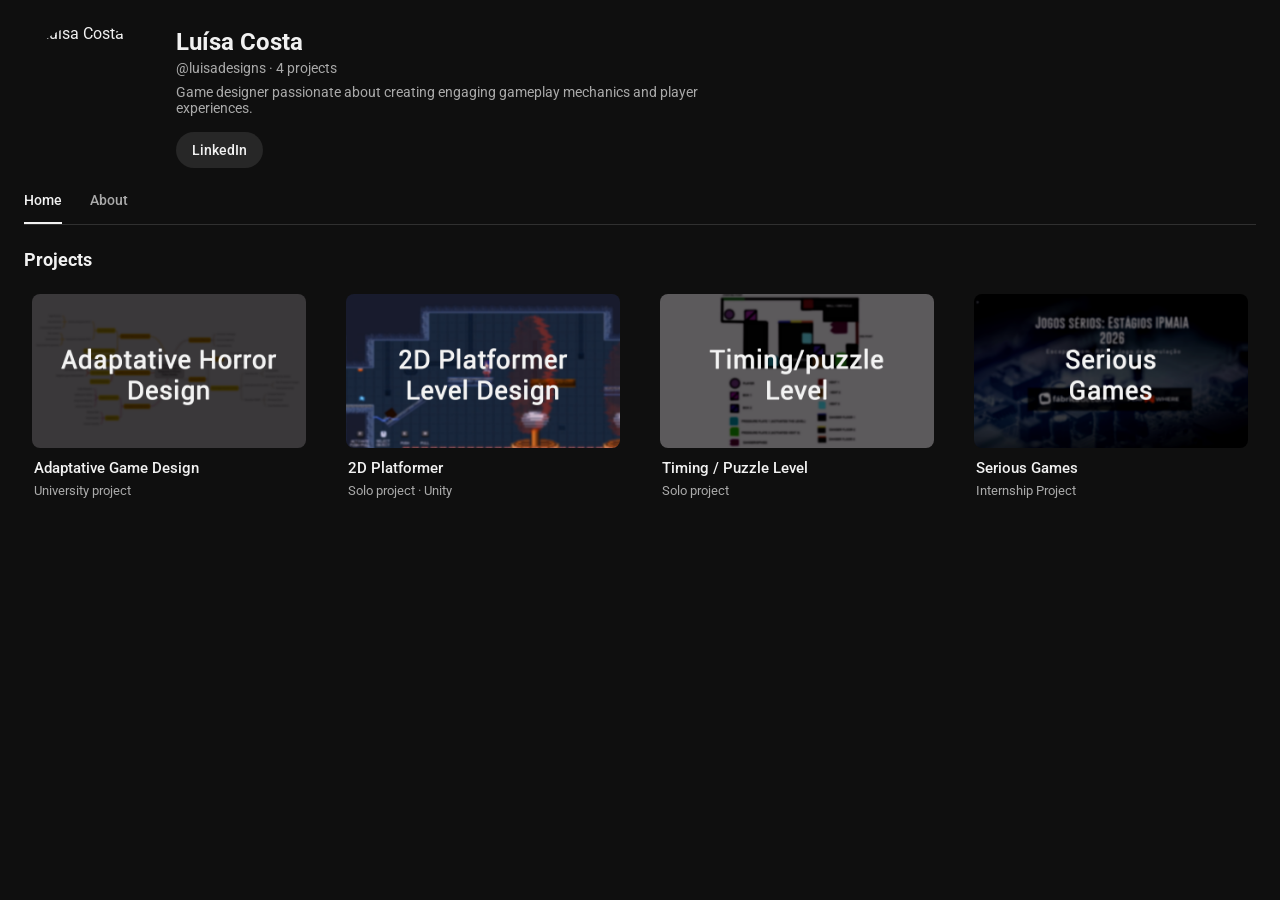
==== commit acd09c04: "Hid "CV"" ====
--- a/index.html
+++ b/index.html
@@ -50,7 +50,7 @@
       -->
       <div class="channel-buttons">
         <a class="btn" href="https://www.linkedin.com/in/lu%C3%ADsa-costa-499a94166/" target="_blank" rel="noopener">LinkedIn</a>
-        <a class="btn" href="cv.pdf" target="_blank" rel="noopener">CV</a>
+        <!-- <a class="btn" href="cv.pdf" target="_blank" rel="noopener">CV</a>-->
       </div>
     </div>
   </div>
